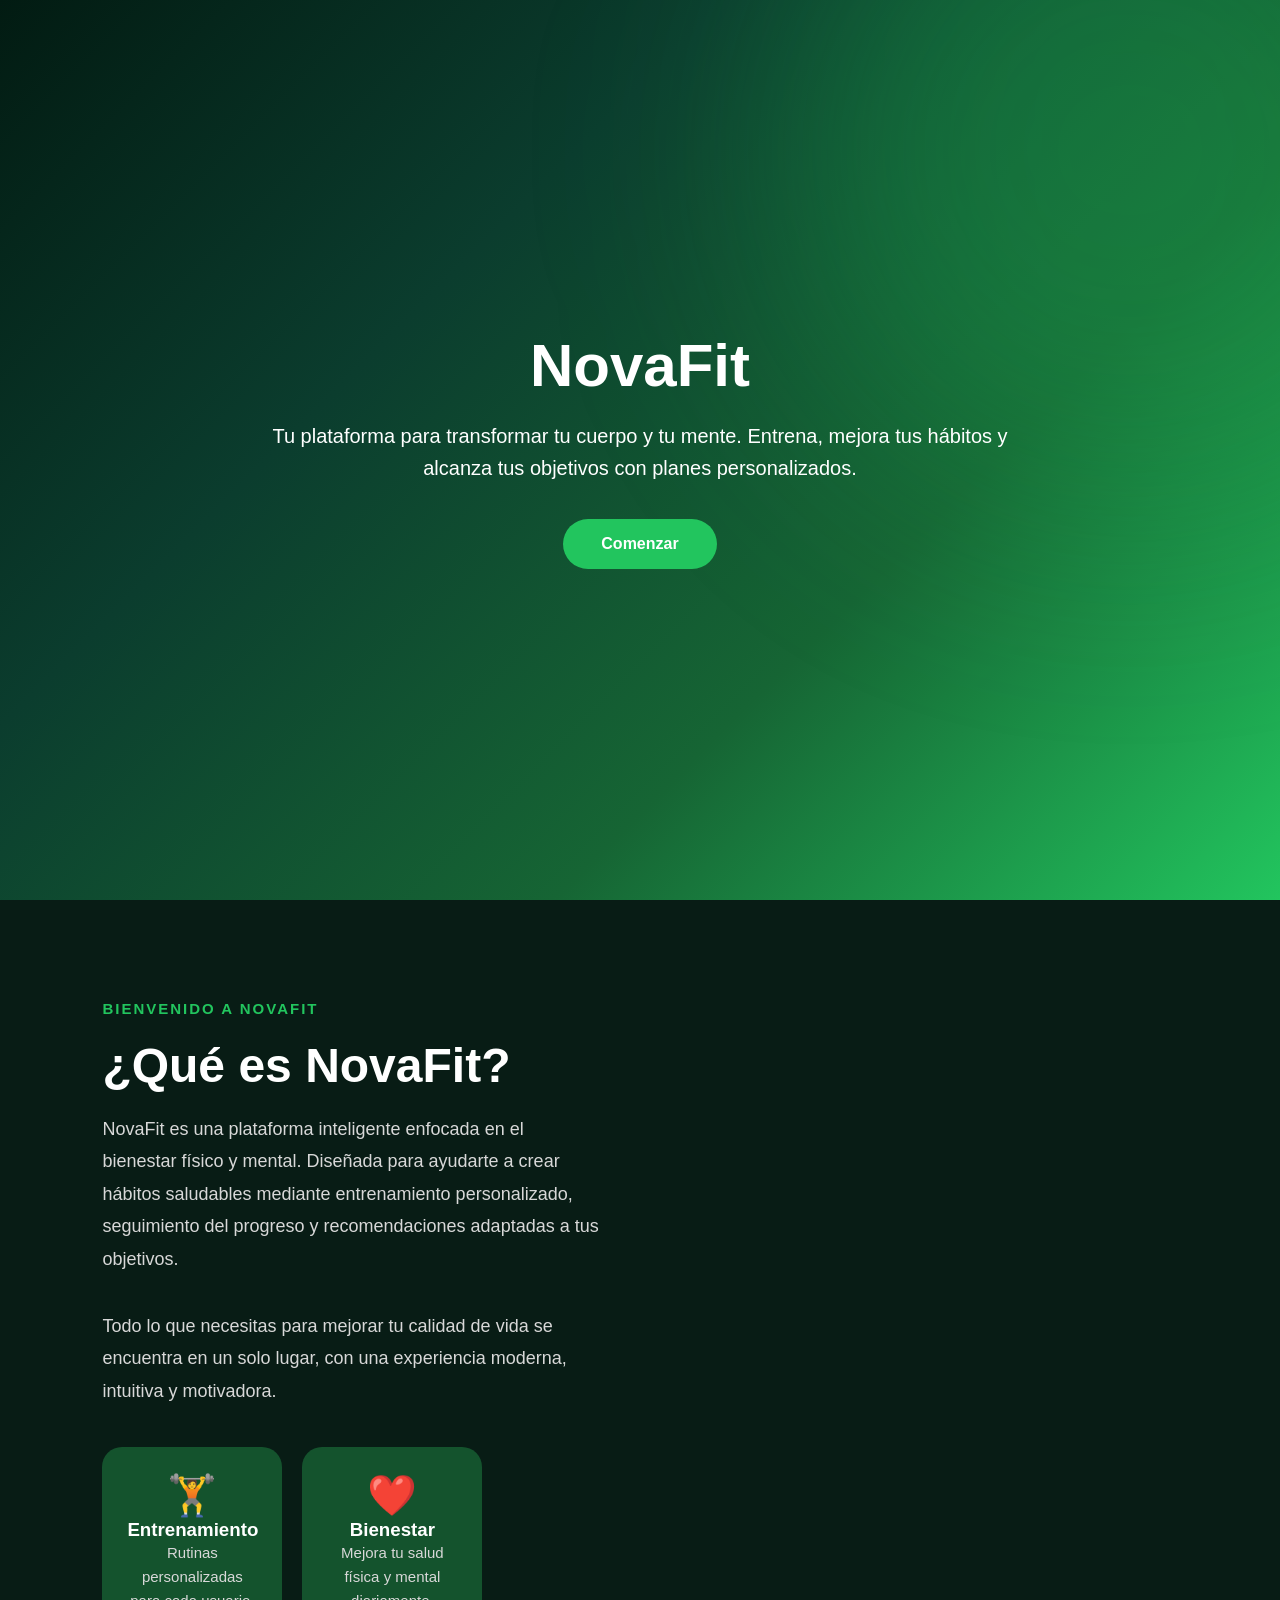
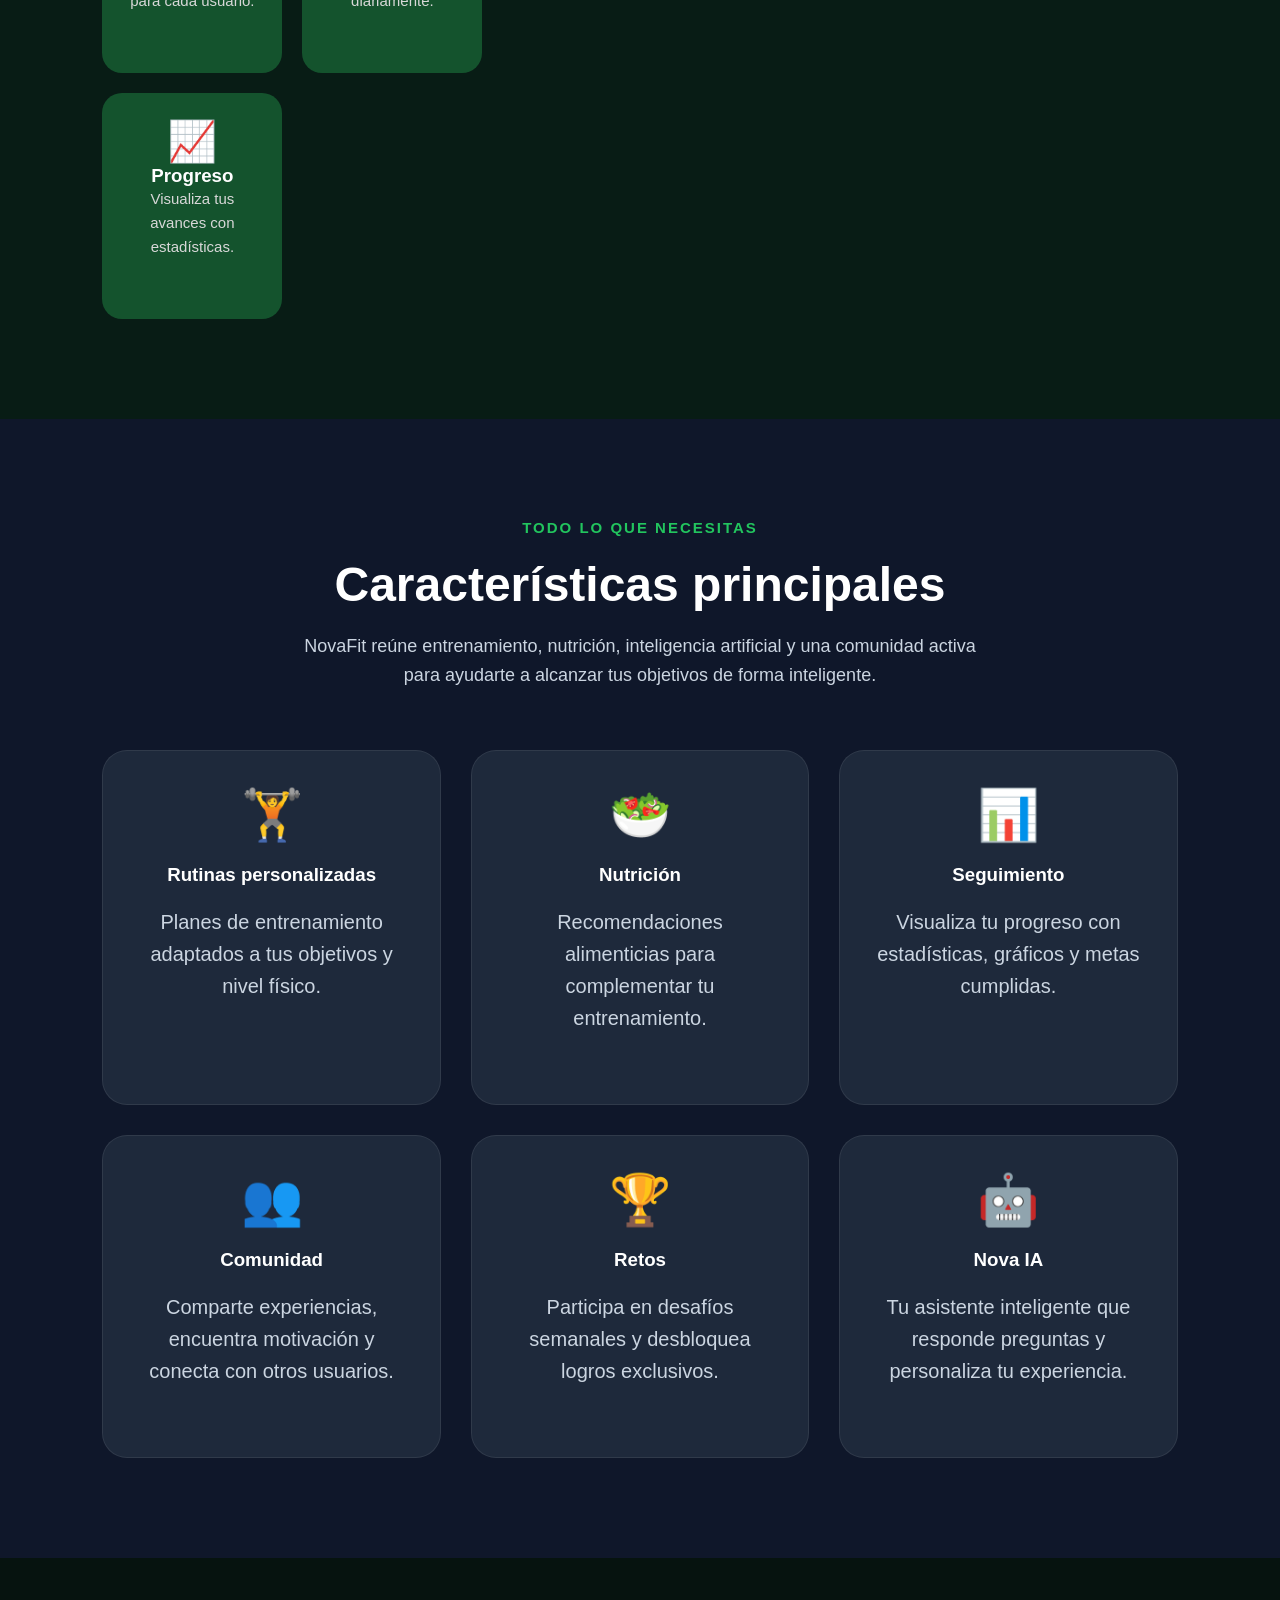
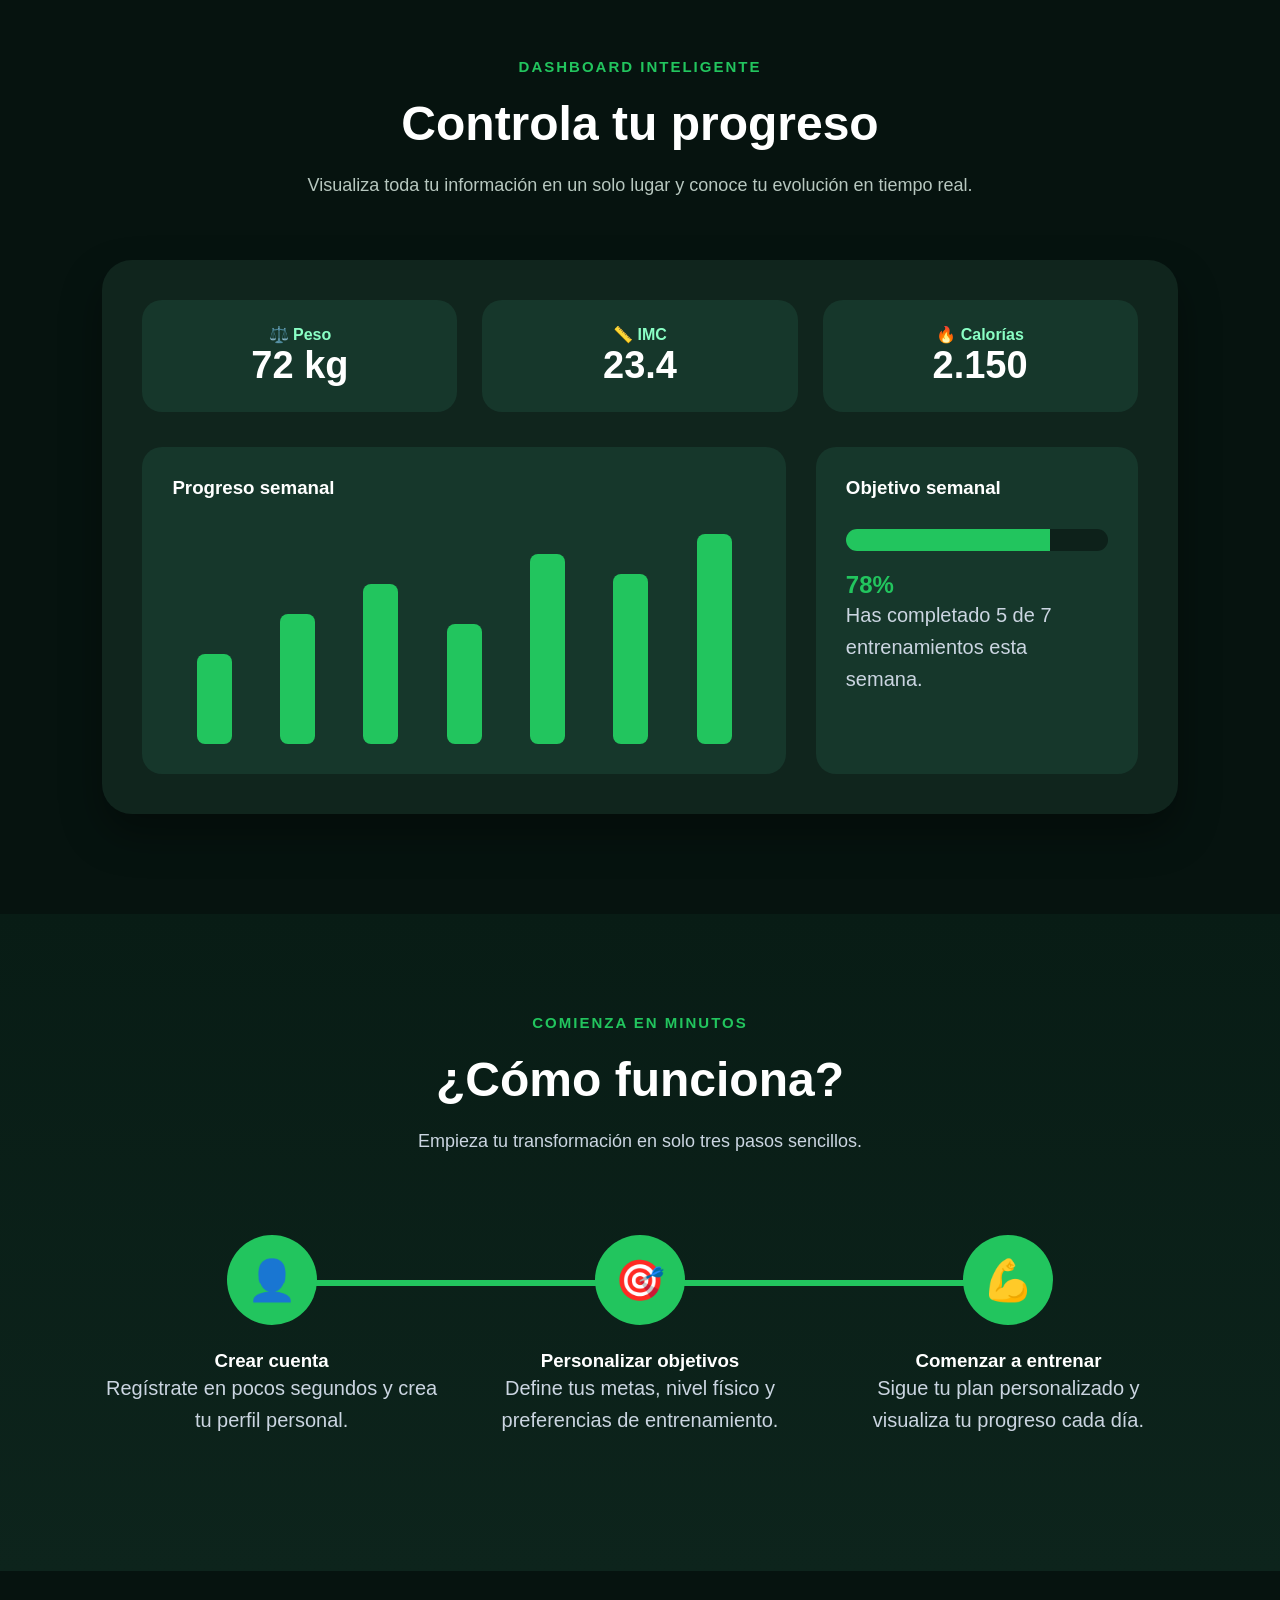
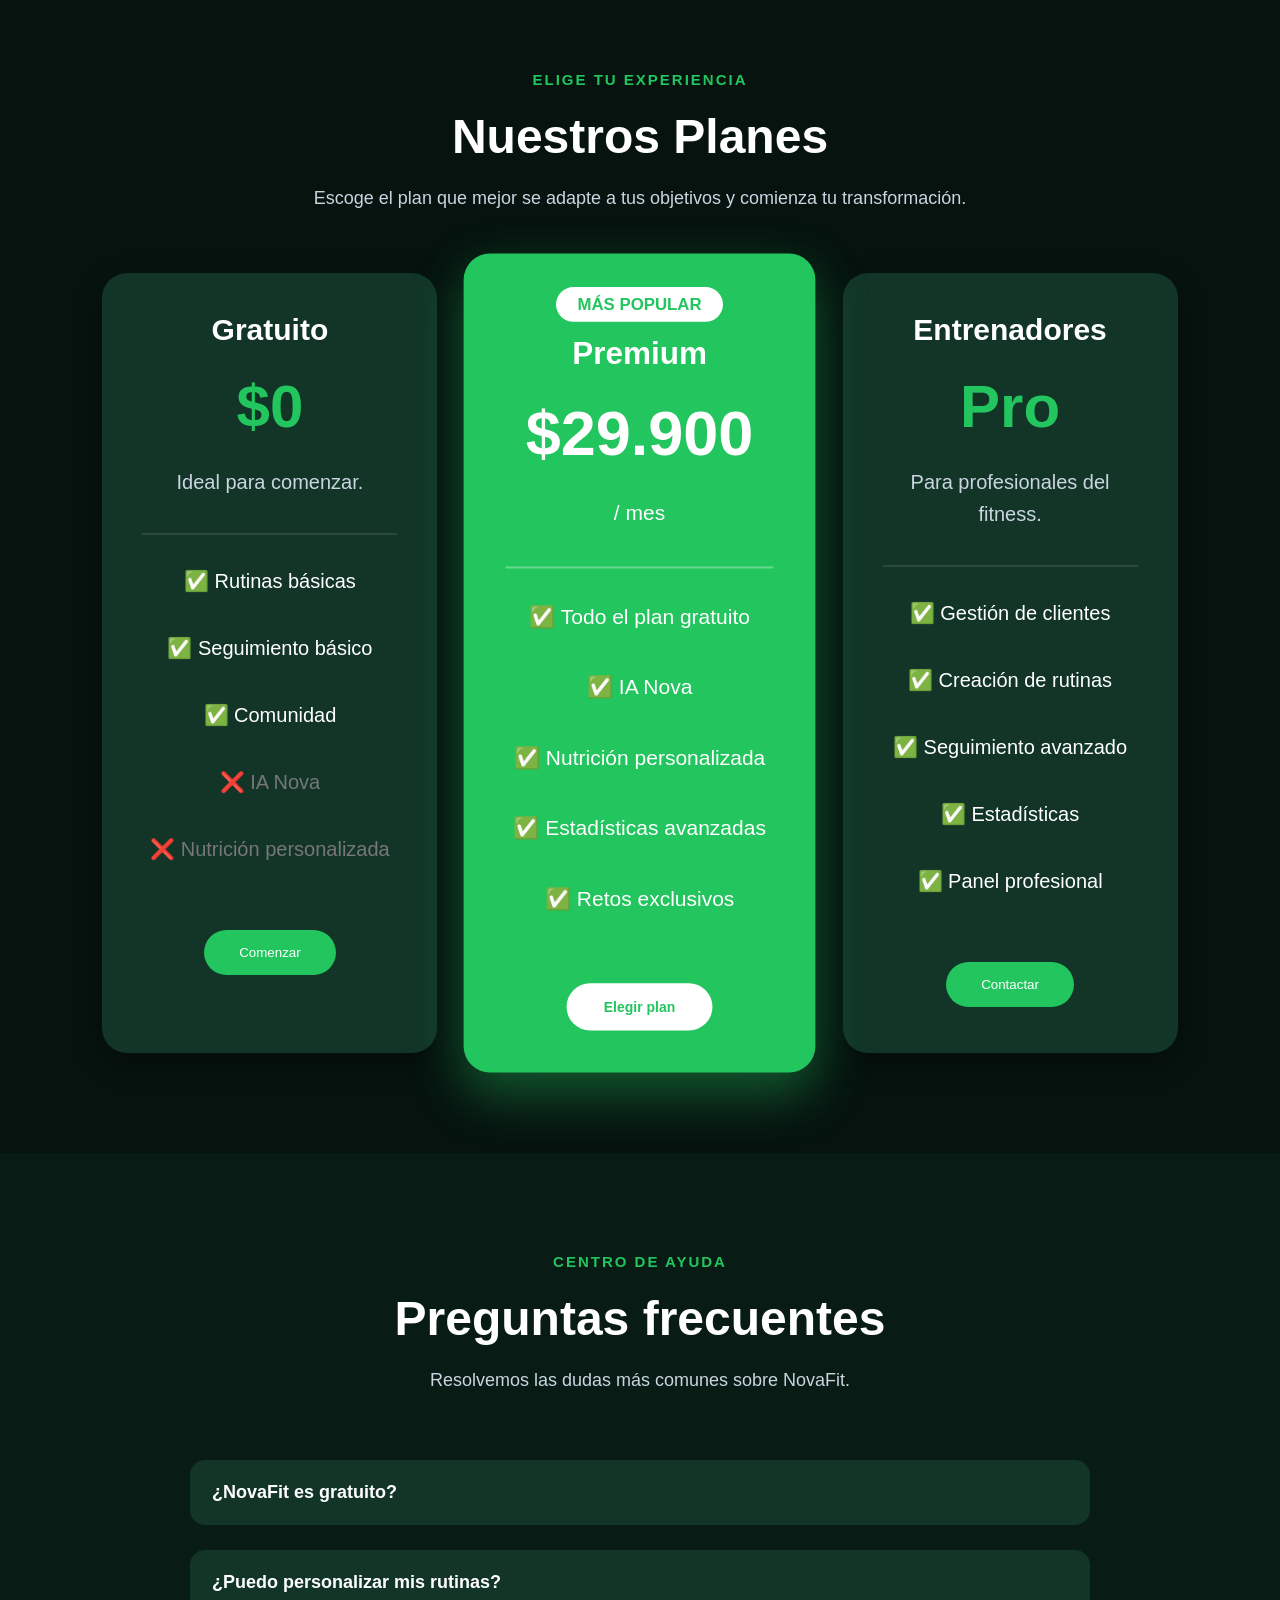
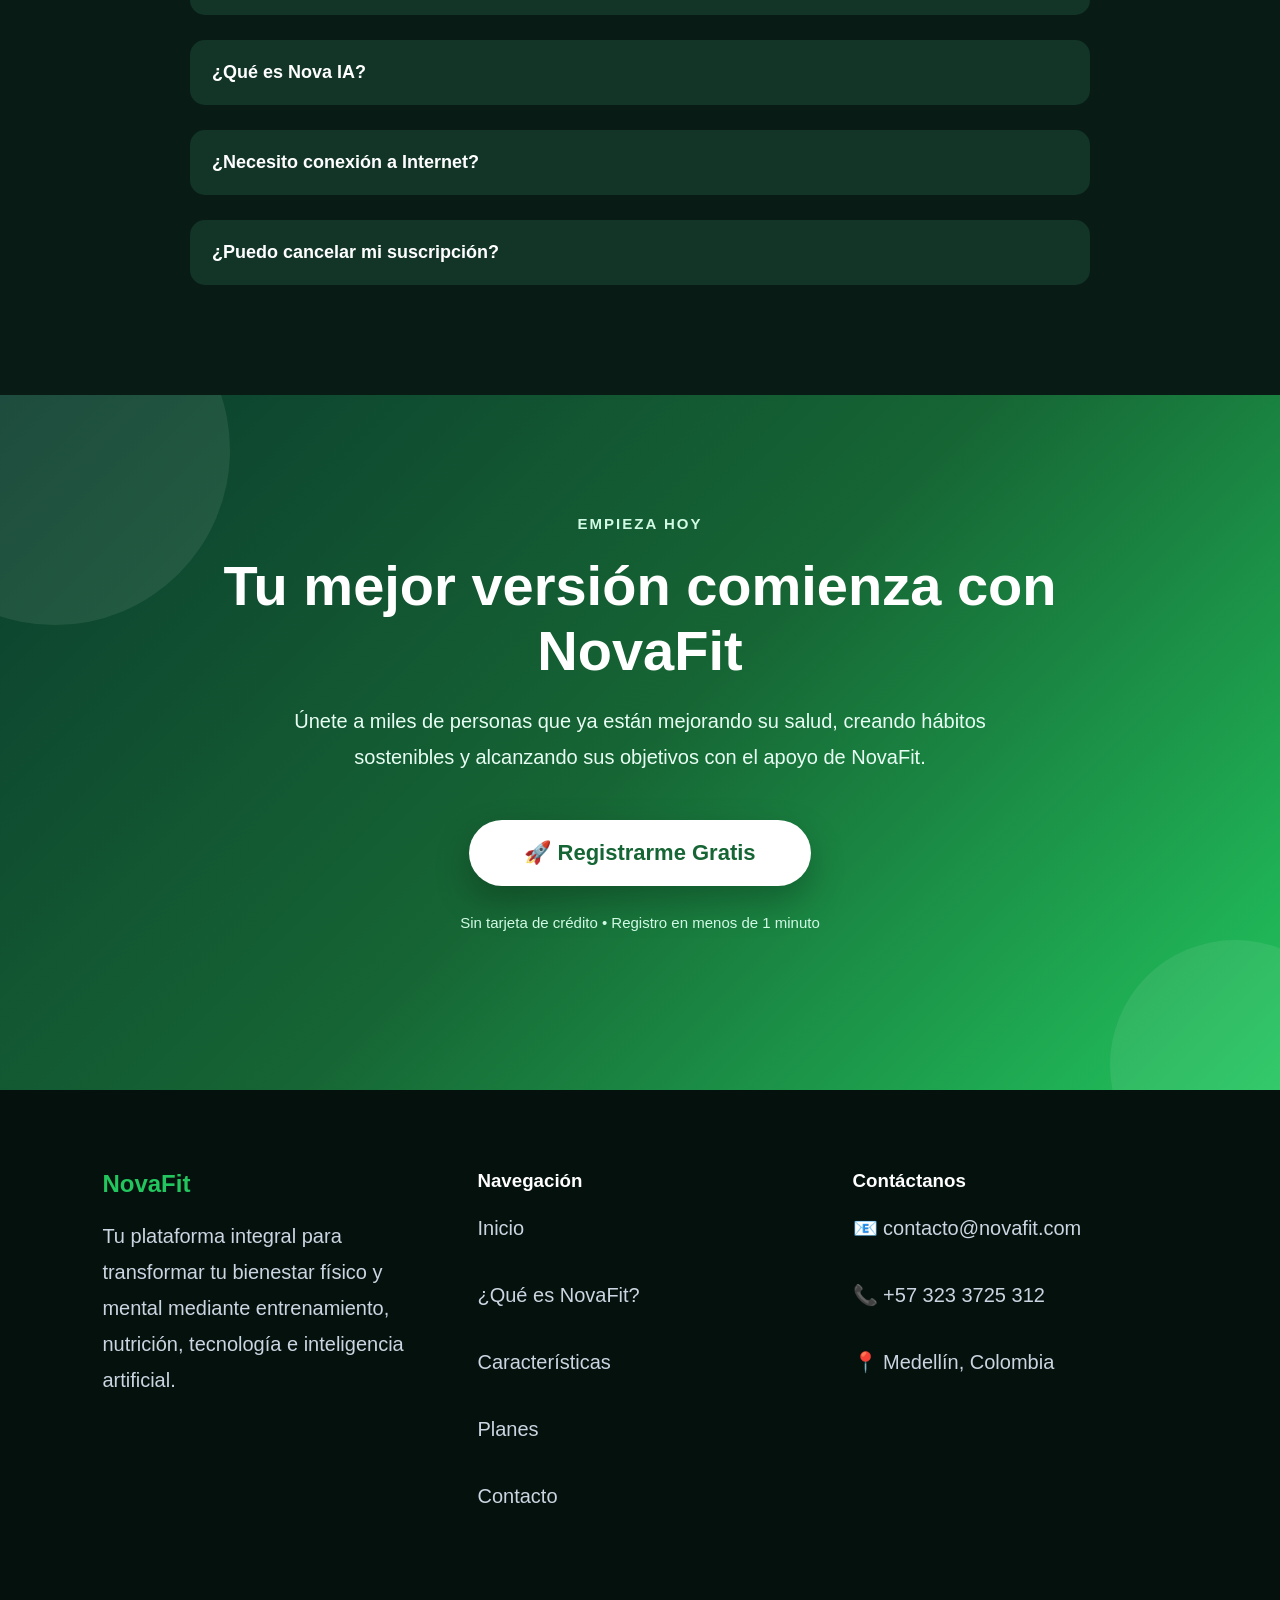
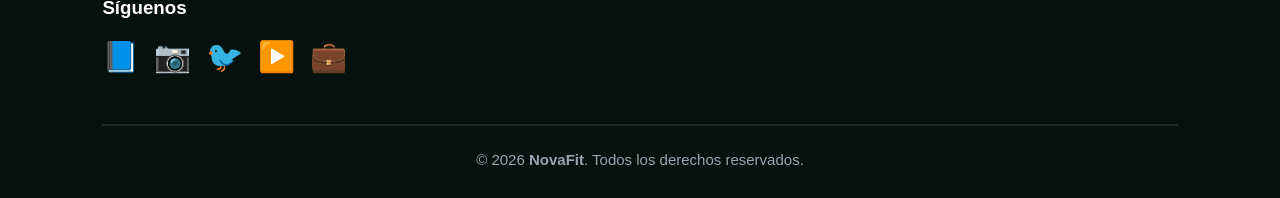
==== nova-main/index.html @ 26b5ec4f "Se agrego despliegue en GitHub Pages" ====
<!DOCTYPE html>
<html lang="es">
<head>
    <meta charset="UTF-8">
    <meta name="viewport" content="width=device-width, initial-scale=1.0">
    <meta http-equiv="refresh" content="0; url=frontend/index.html">
    <title>NovaFit</title>
</head>
<body>
    <p>Redirigiendo a <a href="frontend/index.html">NovaFit</a>...</p>
</body>
</html>
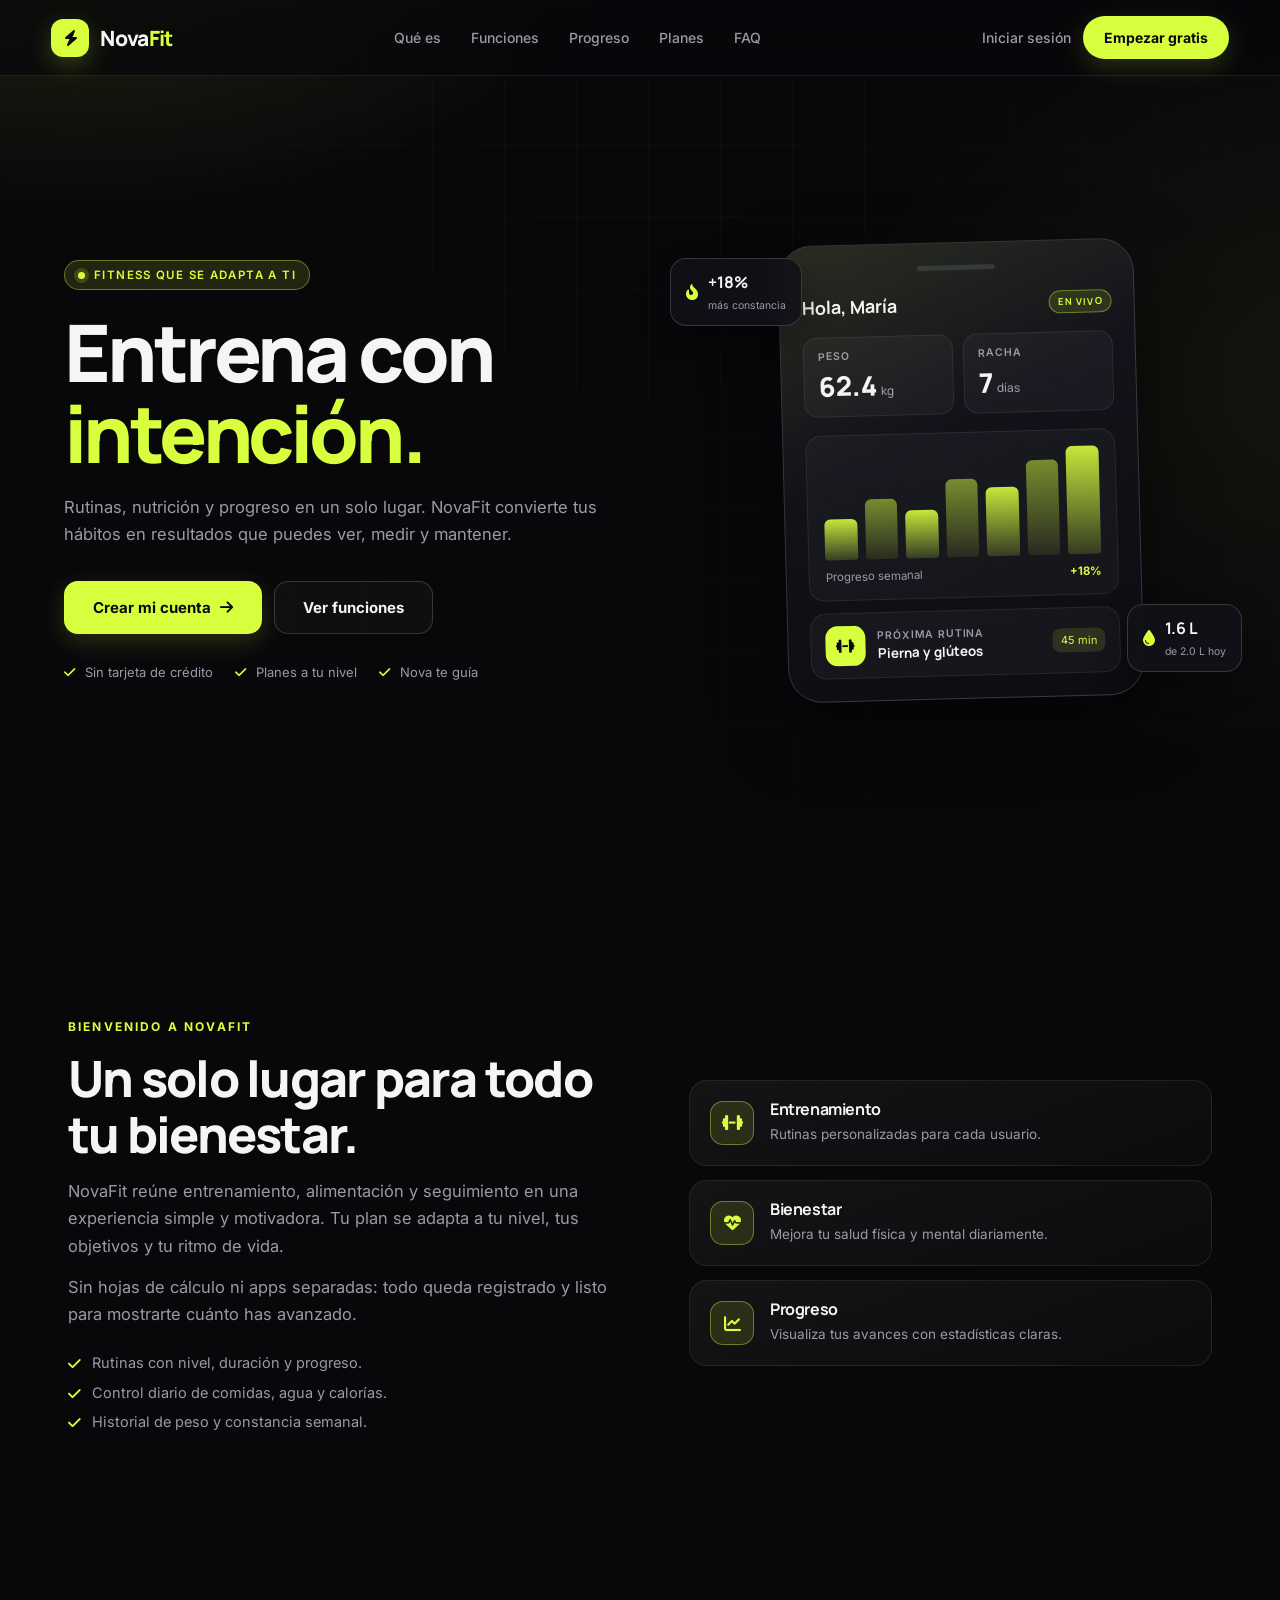
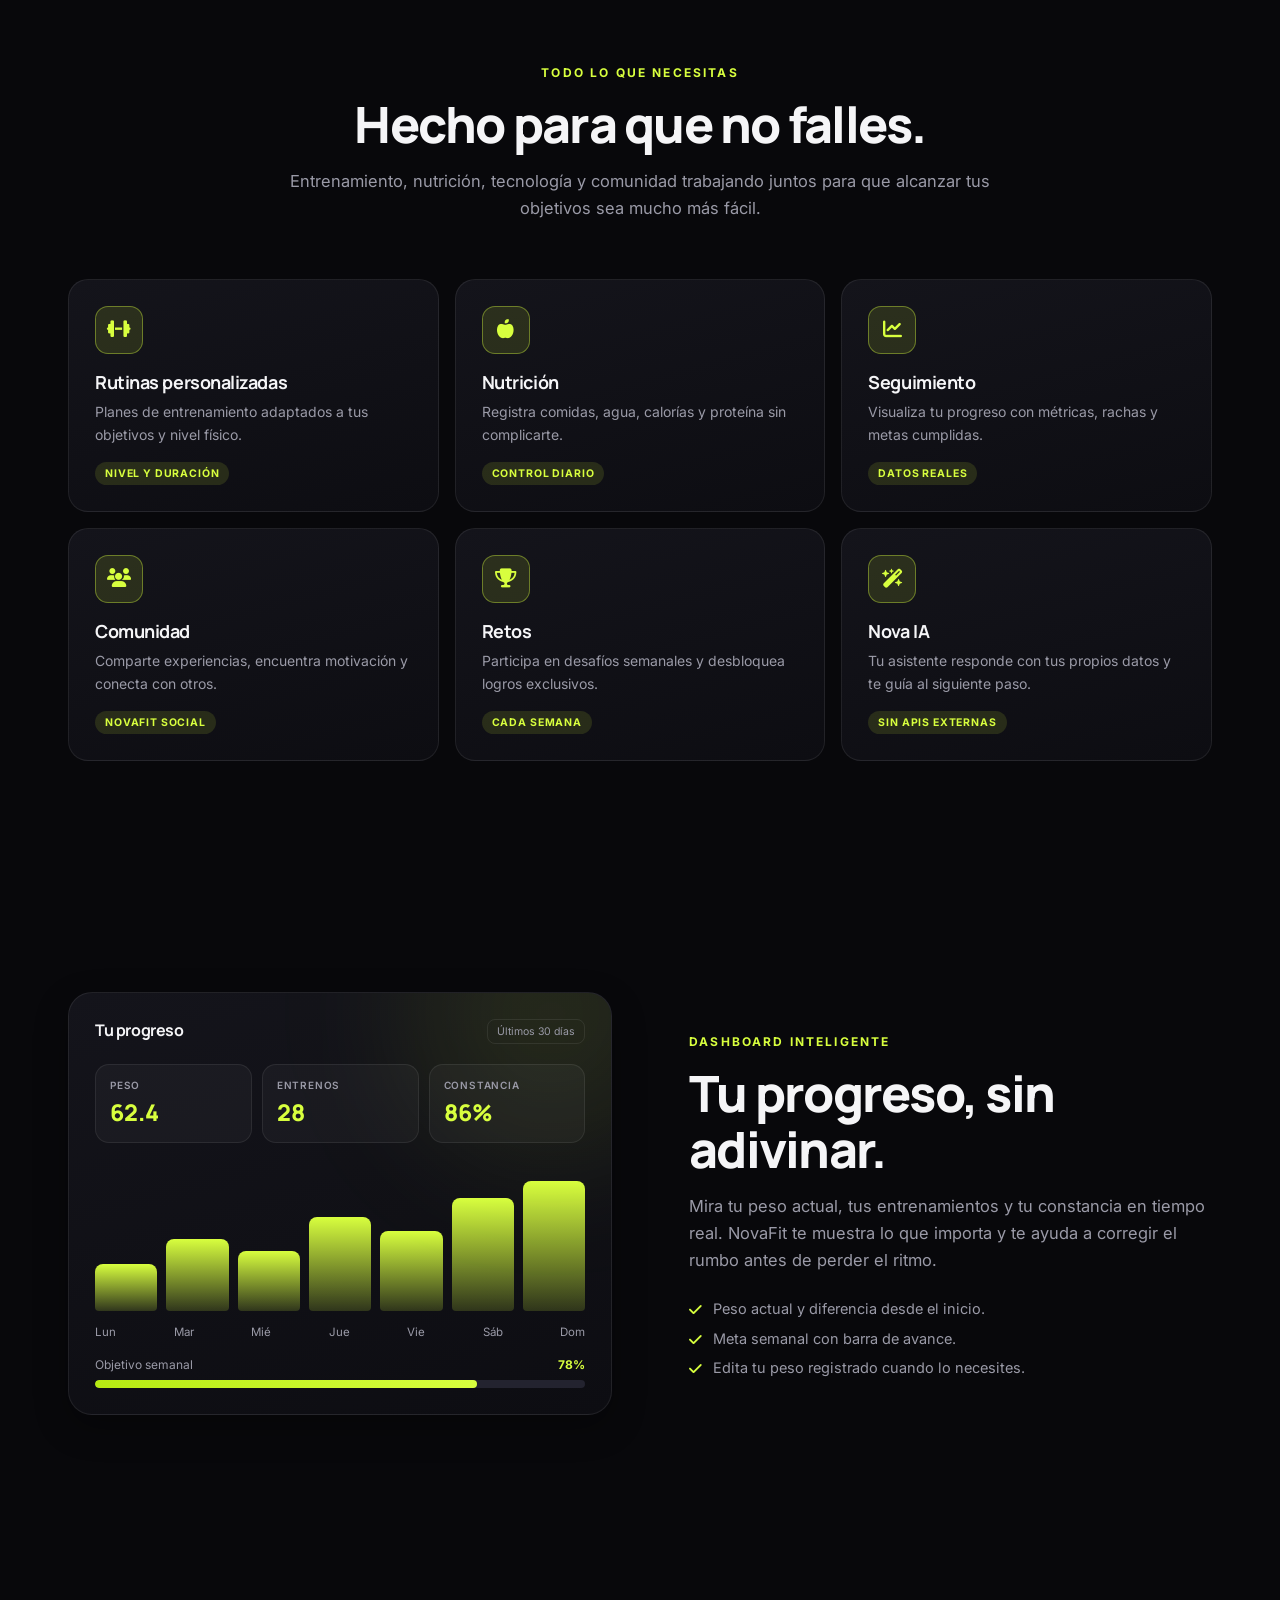
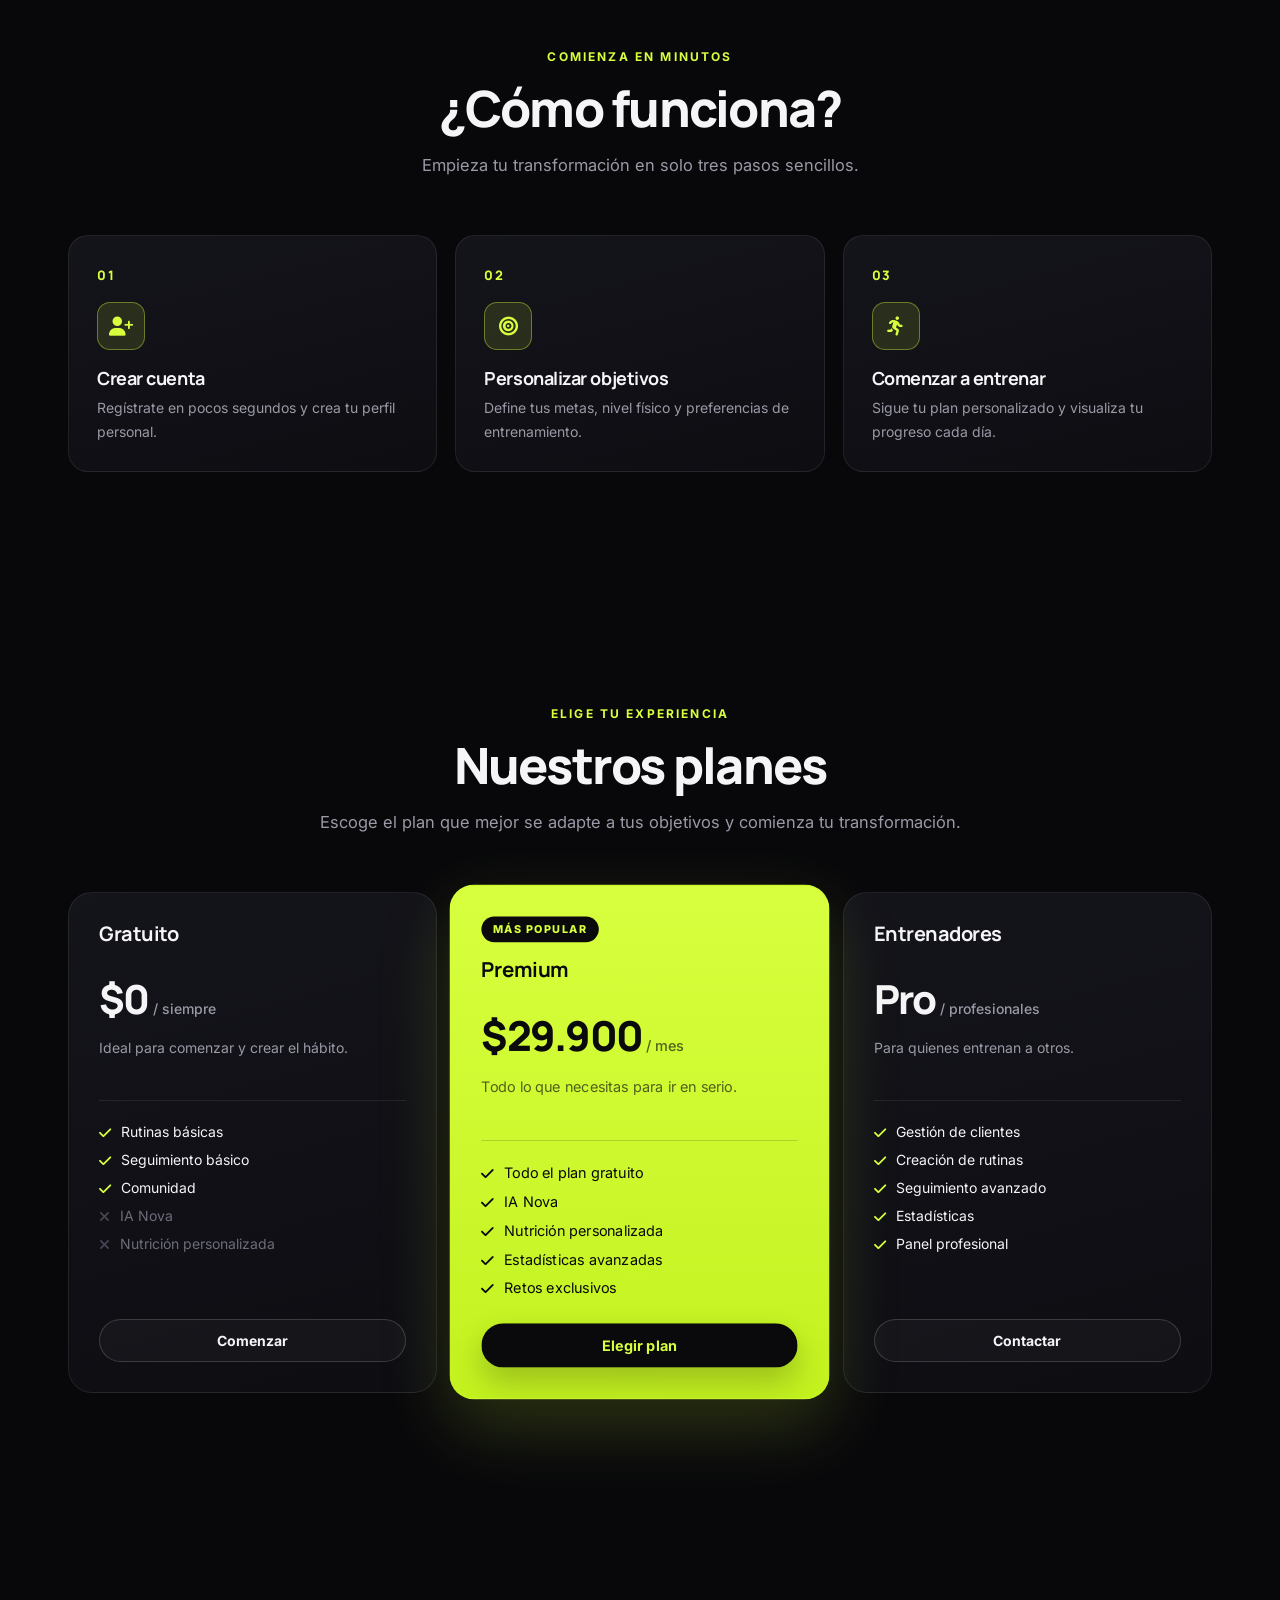
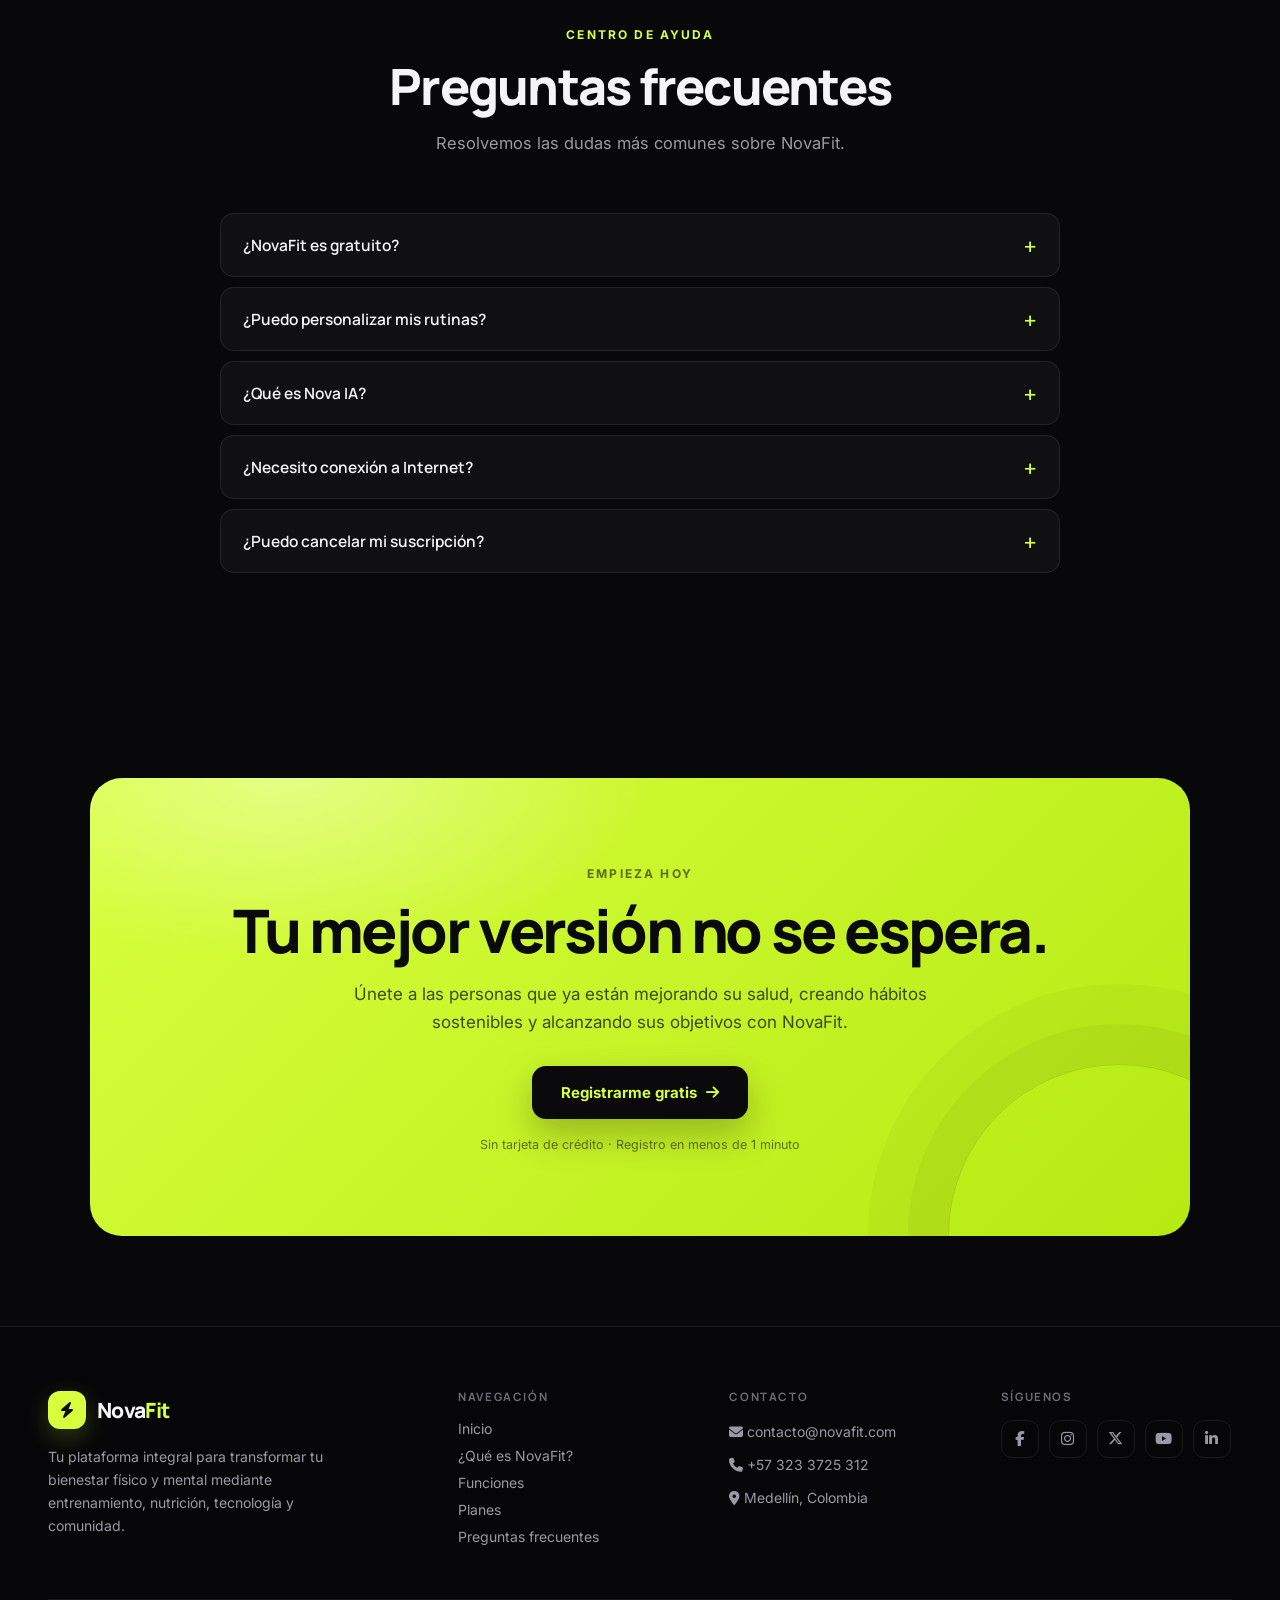
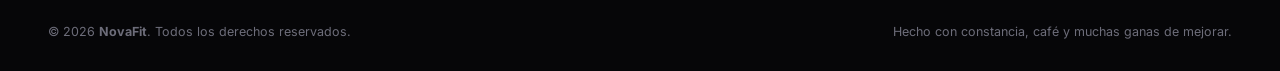
==== commit 3316403a: "Agrega favicon y evita mostrar perfil de ejemplo al cargar el dashboard" ====
--- a/nova-main/index.html
+++ b/nova-main/index.html
@@ -3,6 +3,9 @@
 <head>
     <meta charset="UTF-8">
     <meta name="viewport" content="width=device-width, initial-scale=1.0">
+    <link rel="icon" type="image/svg+xml" href="frontend/assets/favicon.svg">
+    <link rel="icon" type="image/png" sizes="512x512" href="frontend/assets/favicon.png">
+    <link rel="apple-touch-icon" href="frontend/assets/apple-touch-icon.png">
     <meta http-equiv="refresh" content="0; url=frontend/index.html">
     <title>NovaFit</title>
 </head>
